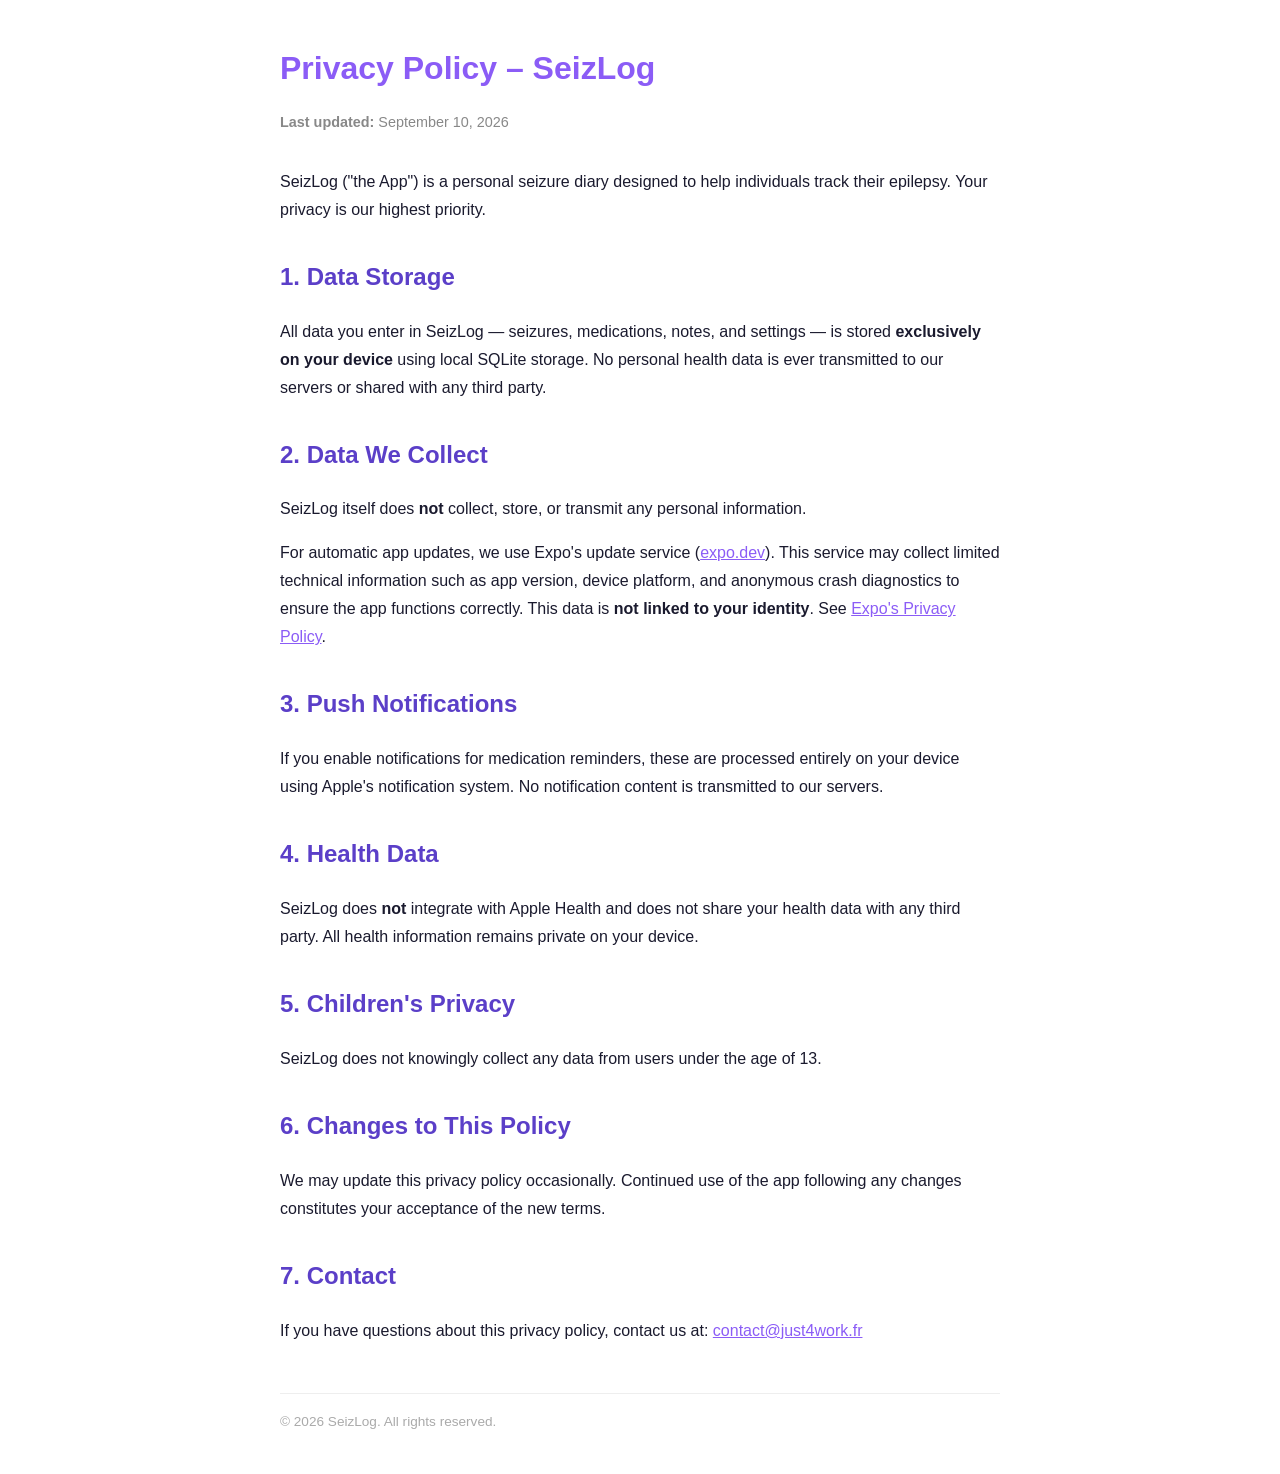
==== index.html @ 69853860 "Add privacy policy page Co-authored-by: Cursor <cursoragent@cursor.com>" ====
<!DOCTYPE html>
<html lang="en">
<head>
  <meta charset="UTF-8" />
  <meta name="viewport" content="width=device-width, initial-scale=1.0" />
  <title>SeizLog – Privacy Policy</title>
  <style>
    body { font-family: -apple-system, BlinkMacSystemFont, "Segoe UI", sans-serif; max-width: 720px; margin: 40px auto; padding: 0 24px; color: #1a1a2e; line-height: 1.75; }
    h1 { color: #8B5CF6; font-size: 2rem; margin-bottom: 4px; }
    h2 { color: #5B3FC8; margin-top: 2rem; }
    p, li { font-size: 1rem; }
    a { color: #8B5CF6; }
    .updated { color: #888; font-size: 0.9rem; margin-bottom: 2rem; }
    footer { margin-top: 3rem; color: #aaa; font-size: 0.85rem; border-top: 1px solid #eee; padding-top: 1rem; }
  </style>
</head>
<body>
  <h1>Privacy Policy – SeizLog</h1>
  <p class="updated"><strong>Last updated:</strong> September 10, 2026</p>

  <p>SeizLog ("the App") is a personal seizure diary designed to help individuals track their epilepsy. Your privacy is our highest priority.</p>

  <h2>1. Data Storage</h2>
  <p>All data you enter in SeizLog — seizures, medications, notes, and settings — is stored <strong>exclusively on your device</strong> using local SQLite storage. No personal health data is ever transmitted to our servers or shared with any third party.</p>

  <h2>2. Data We Collect</h2>
  <p>SeizLog itself does <strong>not</strong> collect, store, or transmit any personal information.</p>
  <p>For automatic app updates, we use Expo's update service (<a href="https://expo.dev">expo.dev</a>). This service may collect limited technical information such as app version, device platform, and anonymous crash diagnostics to ensure the app functions correctly. This data is <strong>not linked to your identity</strong>. See <a href="https://expo.dev/privacy">Expo's Privacy Policy</a>.</p>

  <h2>3. Push Notifications</h2>
  <p>If you enable notifications for medication reminders, these are processed entirely on your device using Apple's notification system. No notification content is transmitted to our servers.</p>

  <h2>4. Health Data</h2>
  <p>SeizLog does <strong>not</strong> integrate with Apple Health and does not share your health data with any third party. All health information remains private on your device.</p>

  <h2>5. Children's Privacy</h2>
  <p>SeizLog does not knowingly collect any data from users under the age of 13.</p>

  <h2>6. Changes to This Policy</h2>
  <p>We may update this privacy policy occasionally. Continued use of the app following any changes constitutes your acceptance of the new terms.</p>

  <h2>7. Contact</h2>
  <p>If you have questions about this privacy policy, contact us at: <a href="mailto:contact@just4work.fr">contact@just4work.fr</a></p>

  <footer>&copy; 2026 SeizLog. All rights reserved.</footer>
</body>
</html>
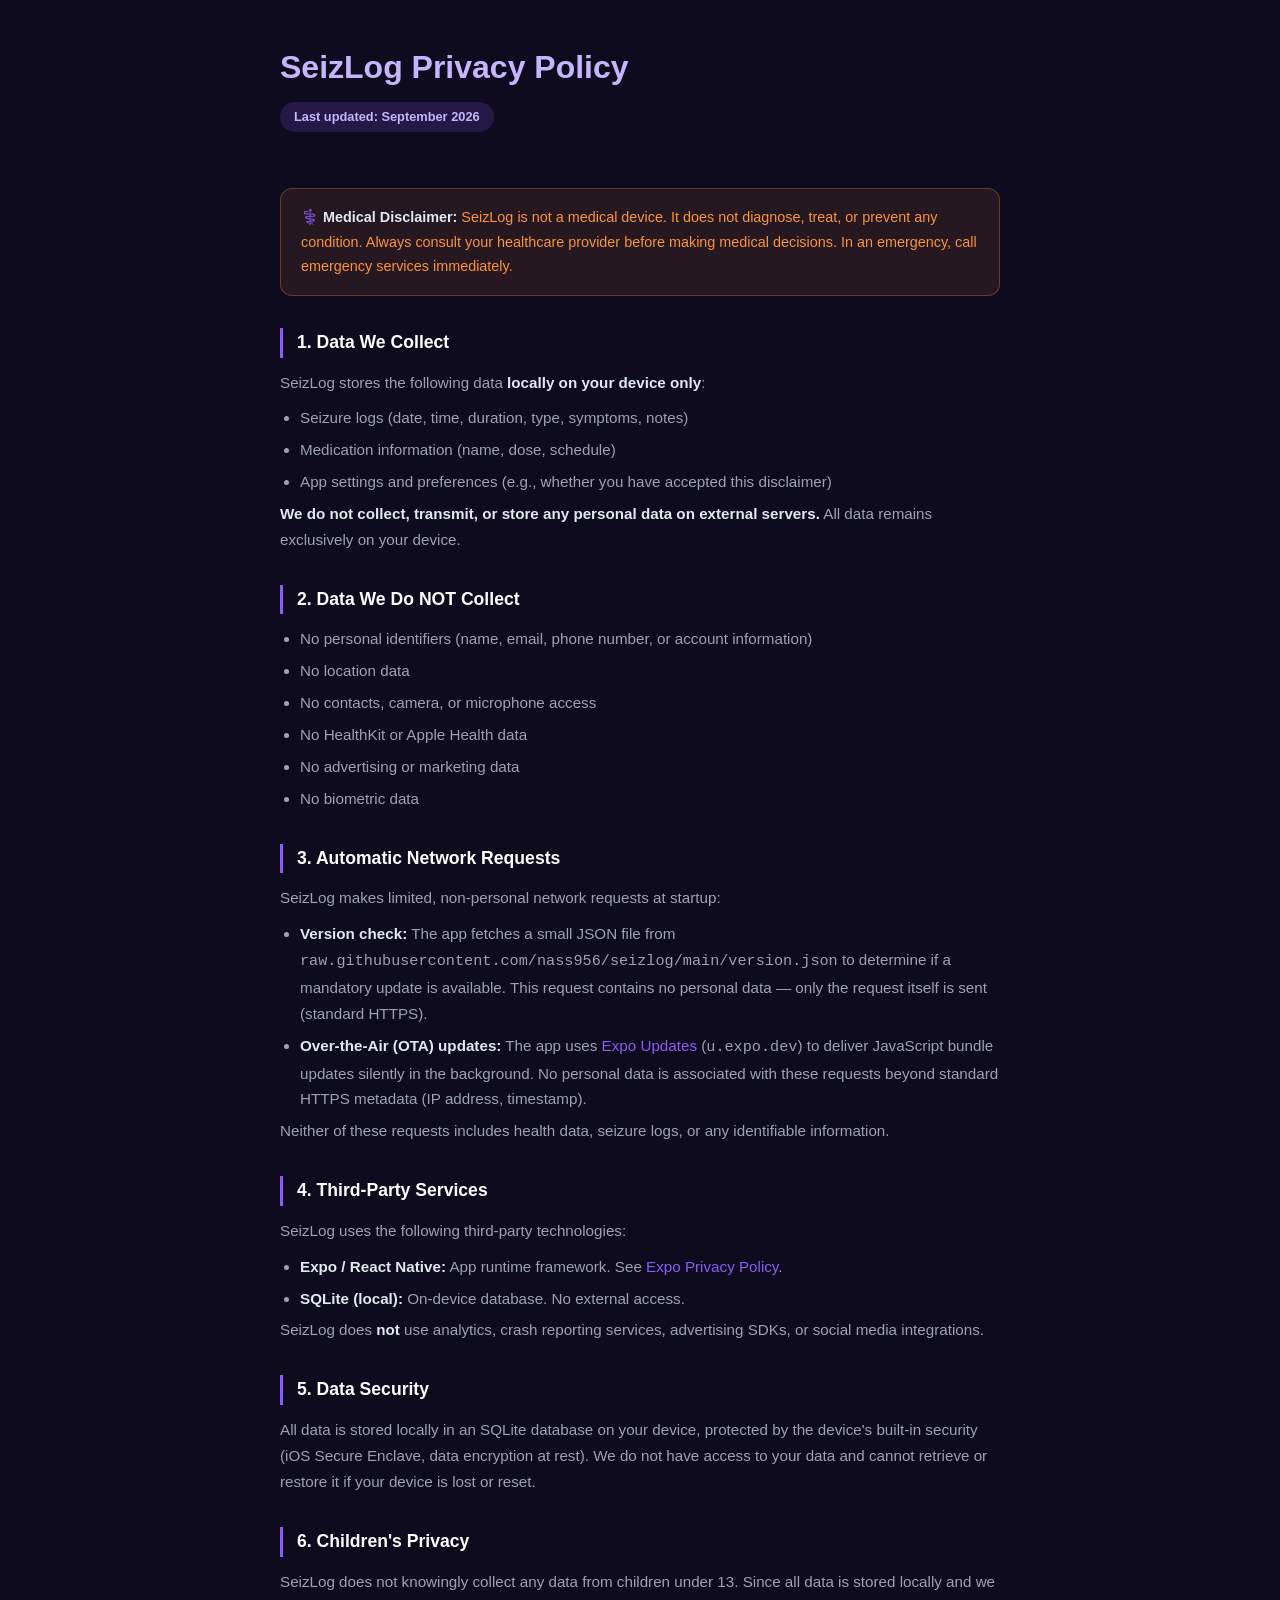
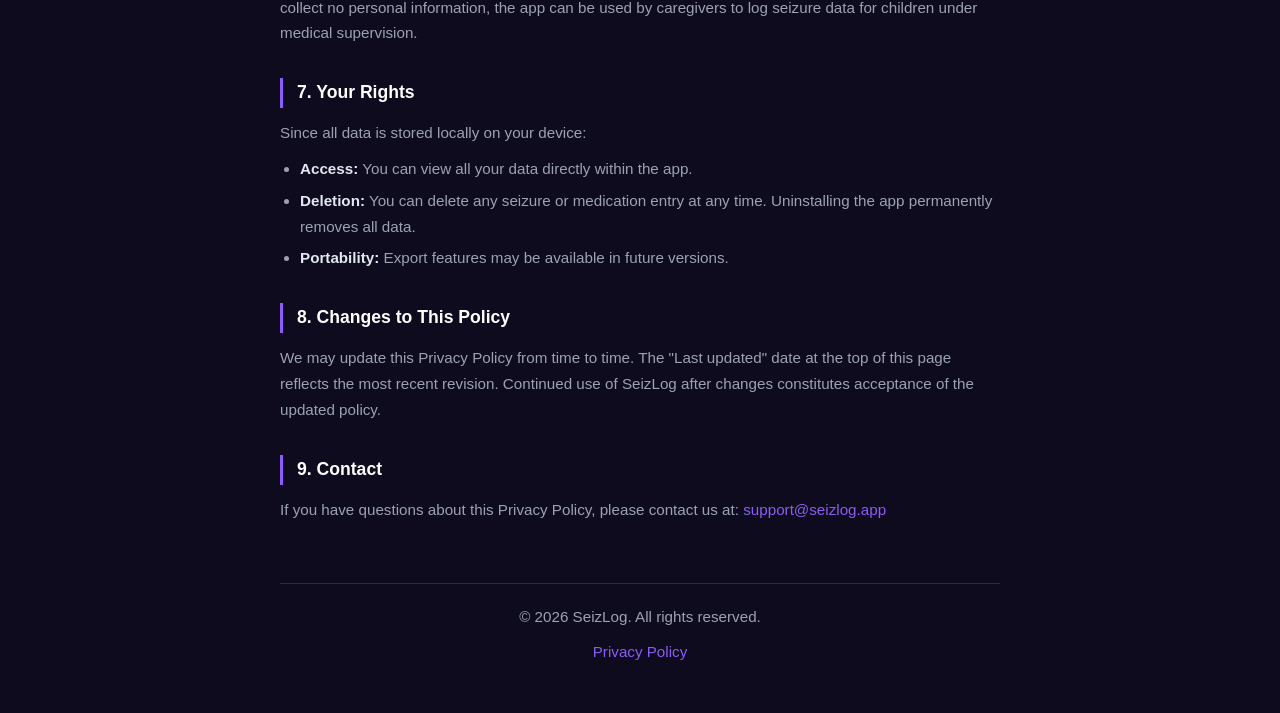
==== commit 9fe775ff: "Update privacy policy: add version check disclosure, medical disclaimer, remove unimplemented notifi" ====
--- a/index.html
+++ b/index.html
@@ -3,45 +3,119 @@
 <head>
   <meta charset="UTF-8" />
   <meta name="viewport" content="width=device-width, initial-scale=1.0" />
-  <title>SeizLog – Privacy Policy</title>
+  <title>SeizLog — Privacy Policy</title>
   <style>
-    body { font-family: -apple-system, BlinkMacSystemFont, "Segoe UI", sans-serif; max-width: 720px; margin: 40px auto; padding: 0 24px; color: #1a1a2e; line-height: 1.75; }
-    h1 { color: #8B5CF6; font-size: 2rem; margin-bottom: 4px; }
-    h2 { color: #5B3FC8; margin-top: 2rem; }
-    p, li { font-size: 1rem; }
-    a { color: #8B5CF6; }
-    .updated { color: #888; font-size: 0.9rem; margin-bottom: 2rem; }
-    footer { margin-top: 3rem; color: #aaa; font-size: 0.85rem; border-top: 1px solid #eee; padding-top: 1rem; }
+    *, *::before, *::after { box-sizing: border-box; margin: 0; padding: 0; }
+    body {
+      font-family: -apple-system, BlinkMacSystemFont, 'Segoe UI', sans-serif;
+      background: #0E0B1E;
+      color: #e2e8f0;
+      line-height: 1.7;
+      padding: 40px 20px;
+    }
+    .wrap { max-width: 720px; margin: 0 auto; }
+    h1 { font-size: 2rem; font-weight: 800; color: #C4B5FD; margin-bottom: 8px; }
+    .badge { display: inline-block; background: rgba(139,92,246,0.18); color: #C4B5FD; border-radius: 20px; padding: 4px 14px; font-size: 0.8rem; font-weight: 600; margin-bottom: 32px; }
+    h2 { font-size: 1.1rem; font-weight: 700; color: #ffffff; margin: 32px 0 12px; border-left: 3px solid #8B5CF6; padding-left: 14px; }
+    p, li { color: #9ca3af; font-size: 0.95rem; margin-bottom: 10px; }
+    ul { padding-left: 20px; }
+    li { margin-bottom: 6px; }
+    strong { color: #e2e8f0; }
+    .disclaimer {
+      background: rgba(251,146,60,0.1);
+      border: 1px solid rgba(251,146,60,0.3);
+      border-radius: 12px;
+      padding: 16px 20px;
+      margin: 24px 0;
+    }
+    .disclaimer p { color: #fb923c; margin: 0; font-size: 0.9rem; }
+    footer { margin-top: 60px; padding-top: 20px; border-top: 1px solid #2E2855; color: #4b5563; font-size: 0.8rem; text-align: center; }
+    a { color: #8B5CF6; text-decoration: none; }
   </style>
 </head>
 <body>
-  <h1>Privacy Policy – SeizLog</h1>
-  <p class="updated"><strong>Last updated:</strong> September 10, 2026</p>
+  <div class="wrap">
+    <h1>SeizLog Privacy Policy</h1>
+    <span class="badge">Last updated: September 2026</span>
 
-  <p>SeizLog ("the App") is a personal seizure diary designed to help individuals track their epilepsy. Your privacy is our highest priority.</p>
+    <div class="disclaimer">
+      <p>⚕️ <strong>Medical Disclaimer:</strong> SeizLog is not a medical device. It does not diagnose, treat, or prevent any condition. Always consult your healthcare provider before making medical decisions. In an emergency, call emergency services immediately.</p>
+    </div>
 
-  <h2>1. Data Storage</h2>
-  <p>All data you enter in SeizLog — seizures, medications, notes, and settings — is stored <strong>exclusively on your device</strong> using local SQLite storage. No personal health data is ever transmitted to our servers or shared with any third party.</p>
+    <h2>1. Data We Collect</h2>
+    <p>SeizLog stores the following data <strong>locally on your device only</strong>:</p>
+    <ul>
+      <li>Seizure logs (date, time, duration, type, symptoms, notes)</li>
+      <li>Medication information (name, dose, schedule)</li>
+      <li>App settings and preferences (e.g., whether you have accepted this disclaimer)</li>
+    </ul>
+    <p><strong>We do not collect, transmit, or store any personal data on external servers.</strong> All data remains exclusively on your device.</p>
 
-  <h2>2. Data We Collect</h2>
-  <p>SeizLog itself does <strong>not</strong> collect, store, or transmit any personal information.</p>
-  <p>For automatic app updates, we use Expo's update service (<a href="https://expo.dev">expo.dev</a>). This service may collect limited technical information such as app version, device platform, and anonymous crash diagnostics to ensure the app functions correctly. This data is <strong>not linked to your identity</strong>. See <a href="https://expo.dev/privacy">Expo's Privacy Policy</a>.</p>
+    <h2>2. Data We Do NOT Collect</h2>
+    <ul>
+      <li>No personal identifiers (name, email, phone number, or account information)</li>
+      <li>No location data</li>
+      <li>No contacts, camera, or microphone access</li>
+      <li>No HealthKit or Apple Health data</li>
+      <li>No advertising or marketing data</li>
+      <li>No biometric data</li>
+    </ul>
 
-  <h2>3. Push Notifications</h2>
-  <p>If you enable notifications for medication reminders, these are processed entirely on your device using Apple's notification system. No notification content is transmitted to our servers.</p>
+    <h2>3. Automatic Network Requests</h2>
+    <p>SeizLog makes limited, non-personal network requests at startup:</p>
+    <ul>
+      <li>
+        <strong>Version check:</strong> The app fetches a small JSON file from
+        <code>raw.githubusercontent.com/nass956/seizlog/main/version.json</code>
+        to determine if a mandatory update is available. This request contains
+        no personal data — only the request itself is sent (standard HTTPS).
+      </li>
+      <li>
+        <strong>Over-the-Air (OTA) updates:</strong> The app uses
+        <a href="https://expo.dev" target="_blank" rel="noopener">Expo Updates</a>
+        (<code>u.expo.dev</code>) to deliver JavaScript bundle updates silently
+        in the background. No personal data is associated with these requests
+        beyond standard HTTPS metadata (IP address, timestamp).
+      </li>
+    </ul>
+    <p>Neither of these requests includes health data, seizure logs, or any identifiable information.</p>
 
-  <h2>4. Health Data</h2>
-  <p>SeizLog does <strong>not</strong> integrate with Apple Health and does not share your health data with any third party. All health information remains private on your device.</p>
+    <h2>4. Third-Party Services</h2>
+    <p>SeizLog uses the following third-party technologies:</p>
+    <ul>
+      <li><strong>Expo / React Native:</strong> App runtime framework. See <a href="https://expo.dev/privacy" target="_blank" rel="noopener">Expo Privacy Policy</a>.</li>
+      <li><strong>SQLite (local):</strong> On-device database. No external access.</li>
+    </ul>
+    <p>SeizLog does <strong>not</strong> use analytics, crash reporting services, advertising SDKs, or social media integrations.</p>
 
-  <h2>5. Children's Privacy</h2>
-  <p>SeizLog does not knowingly collect any data from users under the age of 13.</p>
+    <h2>5. Data Security</h2>
+    <p>All data is stored locally in an SQLite database on your device, protected by the device's built-in security (iOS Secure Enclave, data encryption at rest). We do not have access to your data and cannot retrieve or restore it if your device is lost or reset.</p>
 
-  <h2>6. Changes to This Policy</h2>
-  <p>We may update this privacy policy occasionally. Continued use of the app following any changes constitutes your acceptance of the new terms.</p>
+    <h2>6. Children's Privacy</h2>
+    <p>SeizLog does not knowingly collect any data from children under 13. Since all data is stored locally and we collect no personal information, the app can be used by caregivers to log seizure data for children under medical supervision.</p>
 
-  <h2>7. Contact</h2>
-  <p>If you have questions about this privacy policy, contact us at: <a href="mailto:contact@just4work.fr">contact@just4work.fr</a></p>
+    <h2>7. Your Rights</h2>
+    <p>Since all data is stored locally on your device:</p>
+    <ul>
+      <li><strong>Access:</strong> You can view all your data directly within the app.</li>
+      <li><strong>Deletion:</strong> You can delete any seizure or medication entry at any time. Uninstalling the app permanently removes all data.</li>
+      <li><strong>Portability:</strong> Export features may be available in future versions.</li>
+    </ul>
 
-  <footer>&copy; 2026 SeizLog. All rights reserved.</footer>
+    <h2>8. Changes to This Policy</h2>
+    <p>We may update this Privacy Policy from time to time. The "Last updated" date at the top of this page reflects the most recent revision. Continued use of SeizLog after changes constitutes acceptance of the updated policy.</p>
+
+    <h2>9. Contact</h2>
+    <p>If you have questions about this Privacy Policy, please contact us at:
+      <a href="mailto:support@seizlog.app">support@seizlog.app</a>
+    </p>
+
+    <footer>
+      <p>© 2026 SeizLog. All rights reserved.</p>
+      <p style="margin-top:8px">
+        <a href="https://nass956.github.io/seizlog-privacy/">Privacy Policy</a>
+      </p>
+    </footer>
+  </div>
 </body>
 </html>
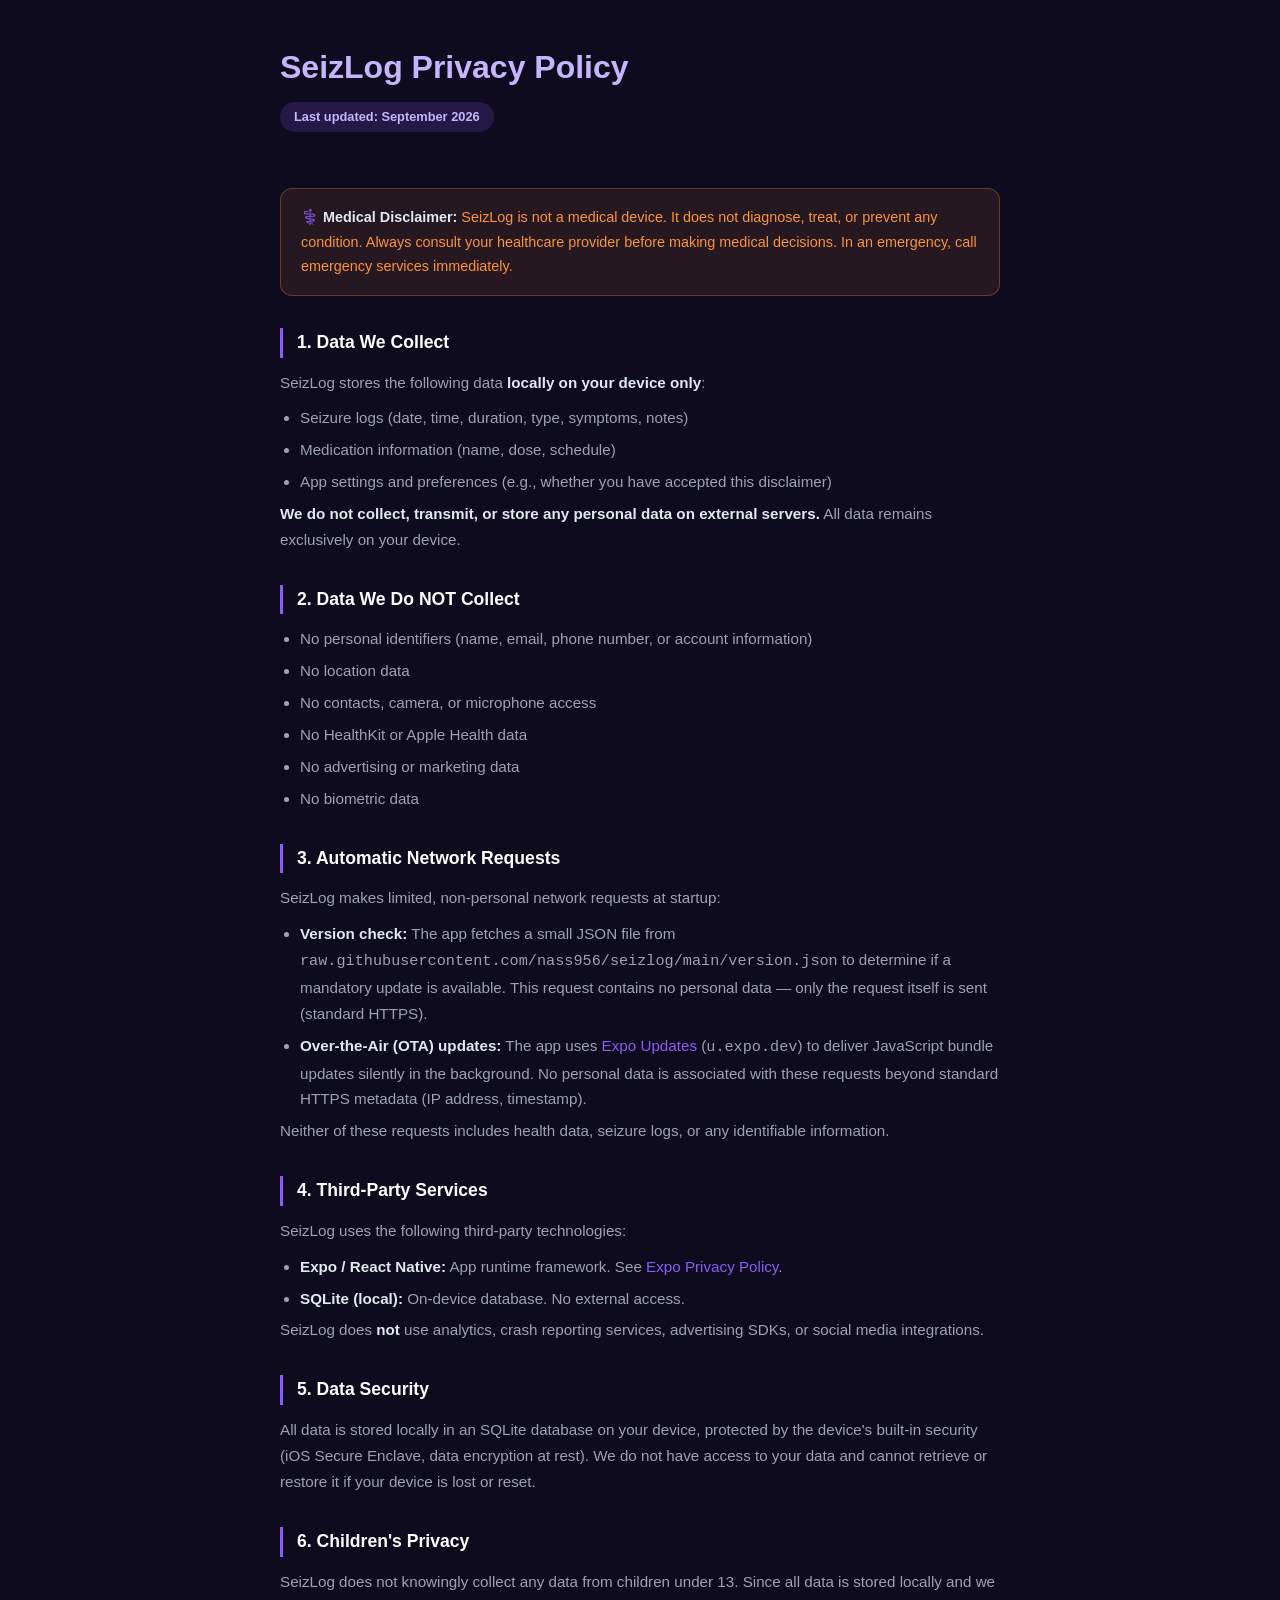
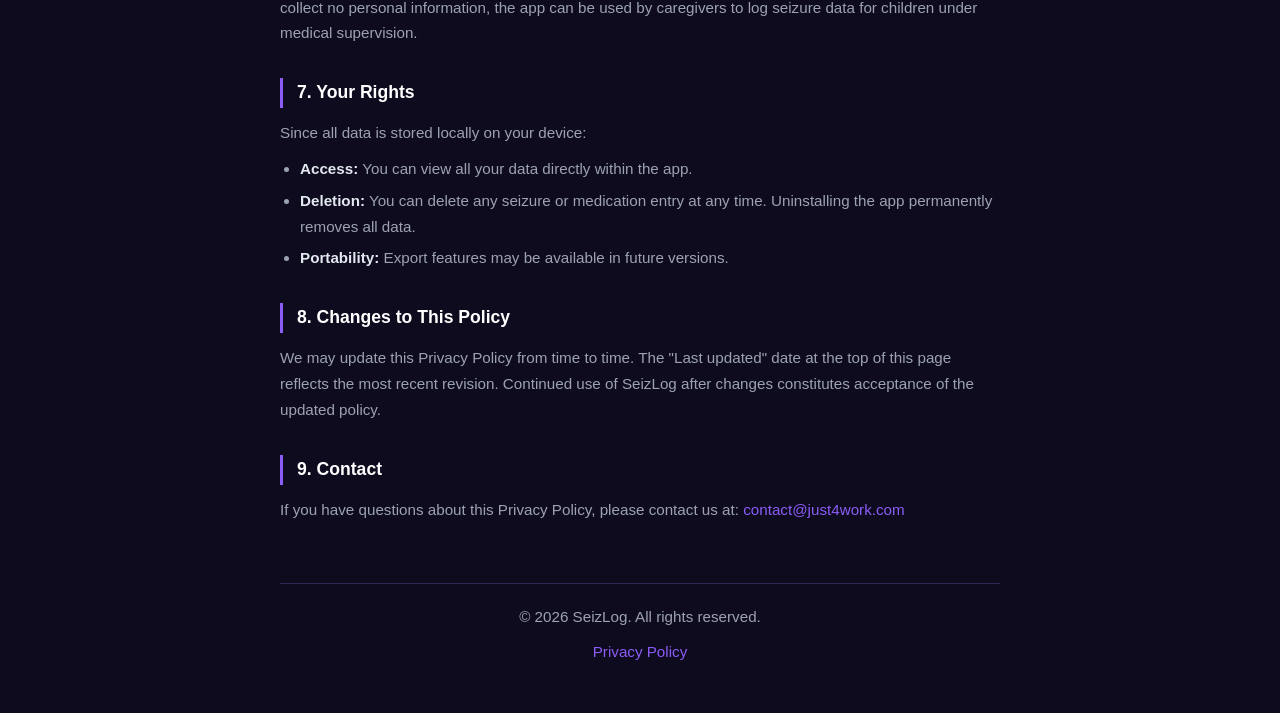
==== commit 489bab01: "Fix contact email: contact@just4work.com Co-authored-by: Cursor <cursoragent@cursor.com>" ====
--- a/index.html
+++ b/index.html
@@ -107,7 +107,7 @@
 
     <h2>9. Contact</h2>
     <p>If you have questions about this Privacy Policy, please contact us at:
-      <a href="mailto:support@seizlog.app">support@seizlog.app</a>
+      <a href="mailto:contact@just4work.com">contact@just4work.com</a>
     </p>
 
     <footer>
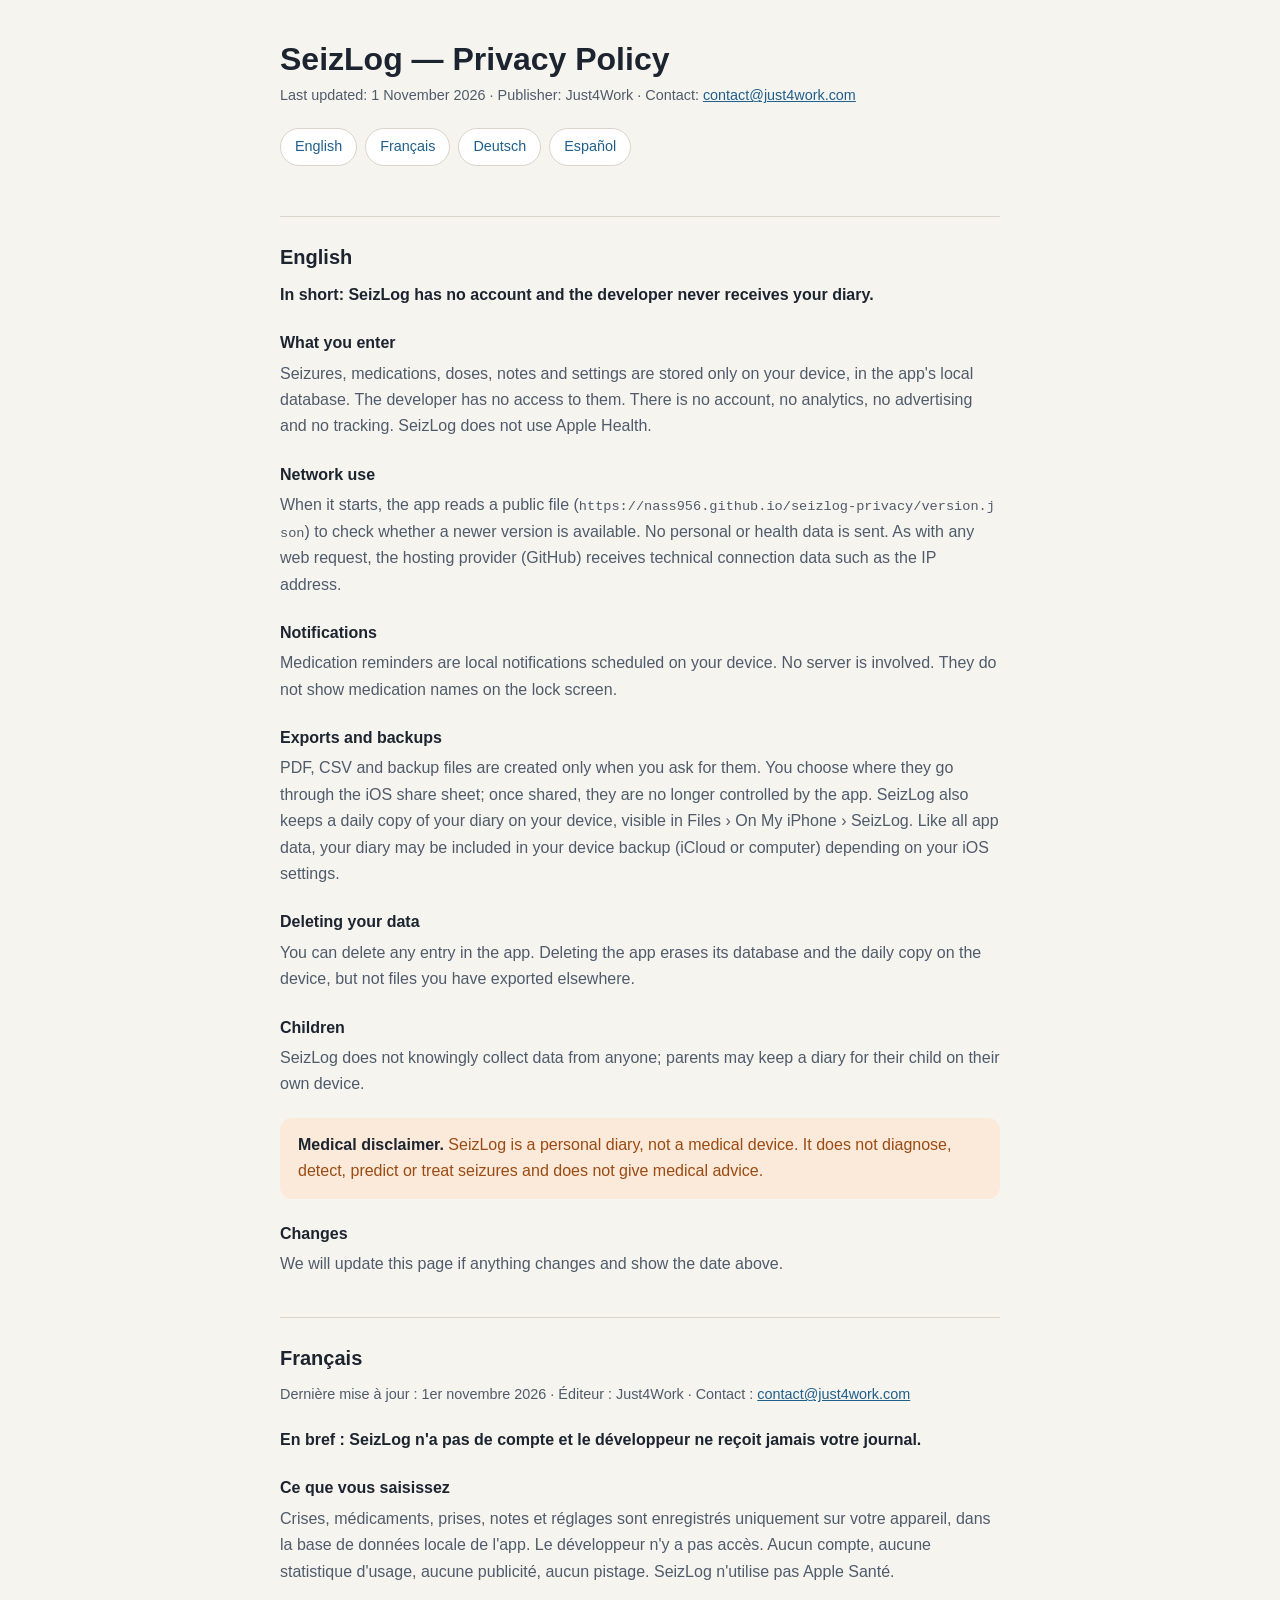
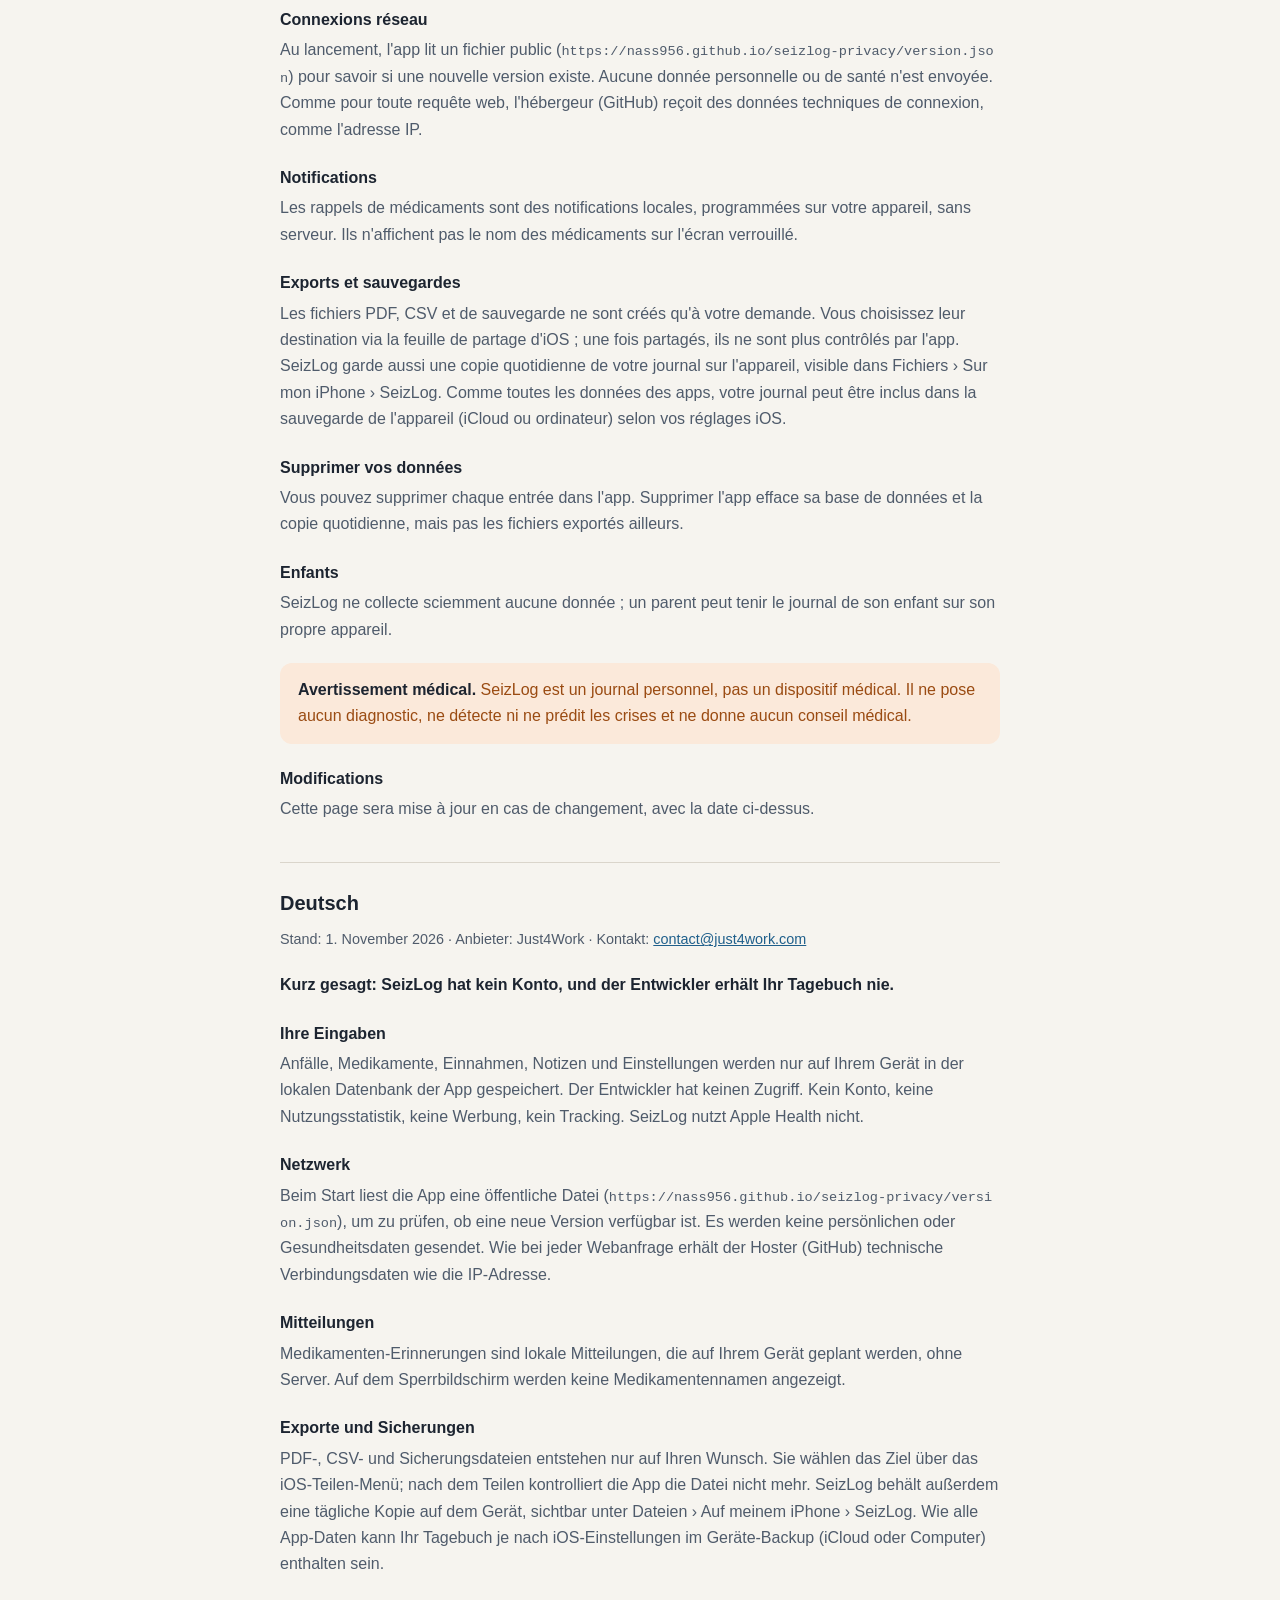
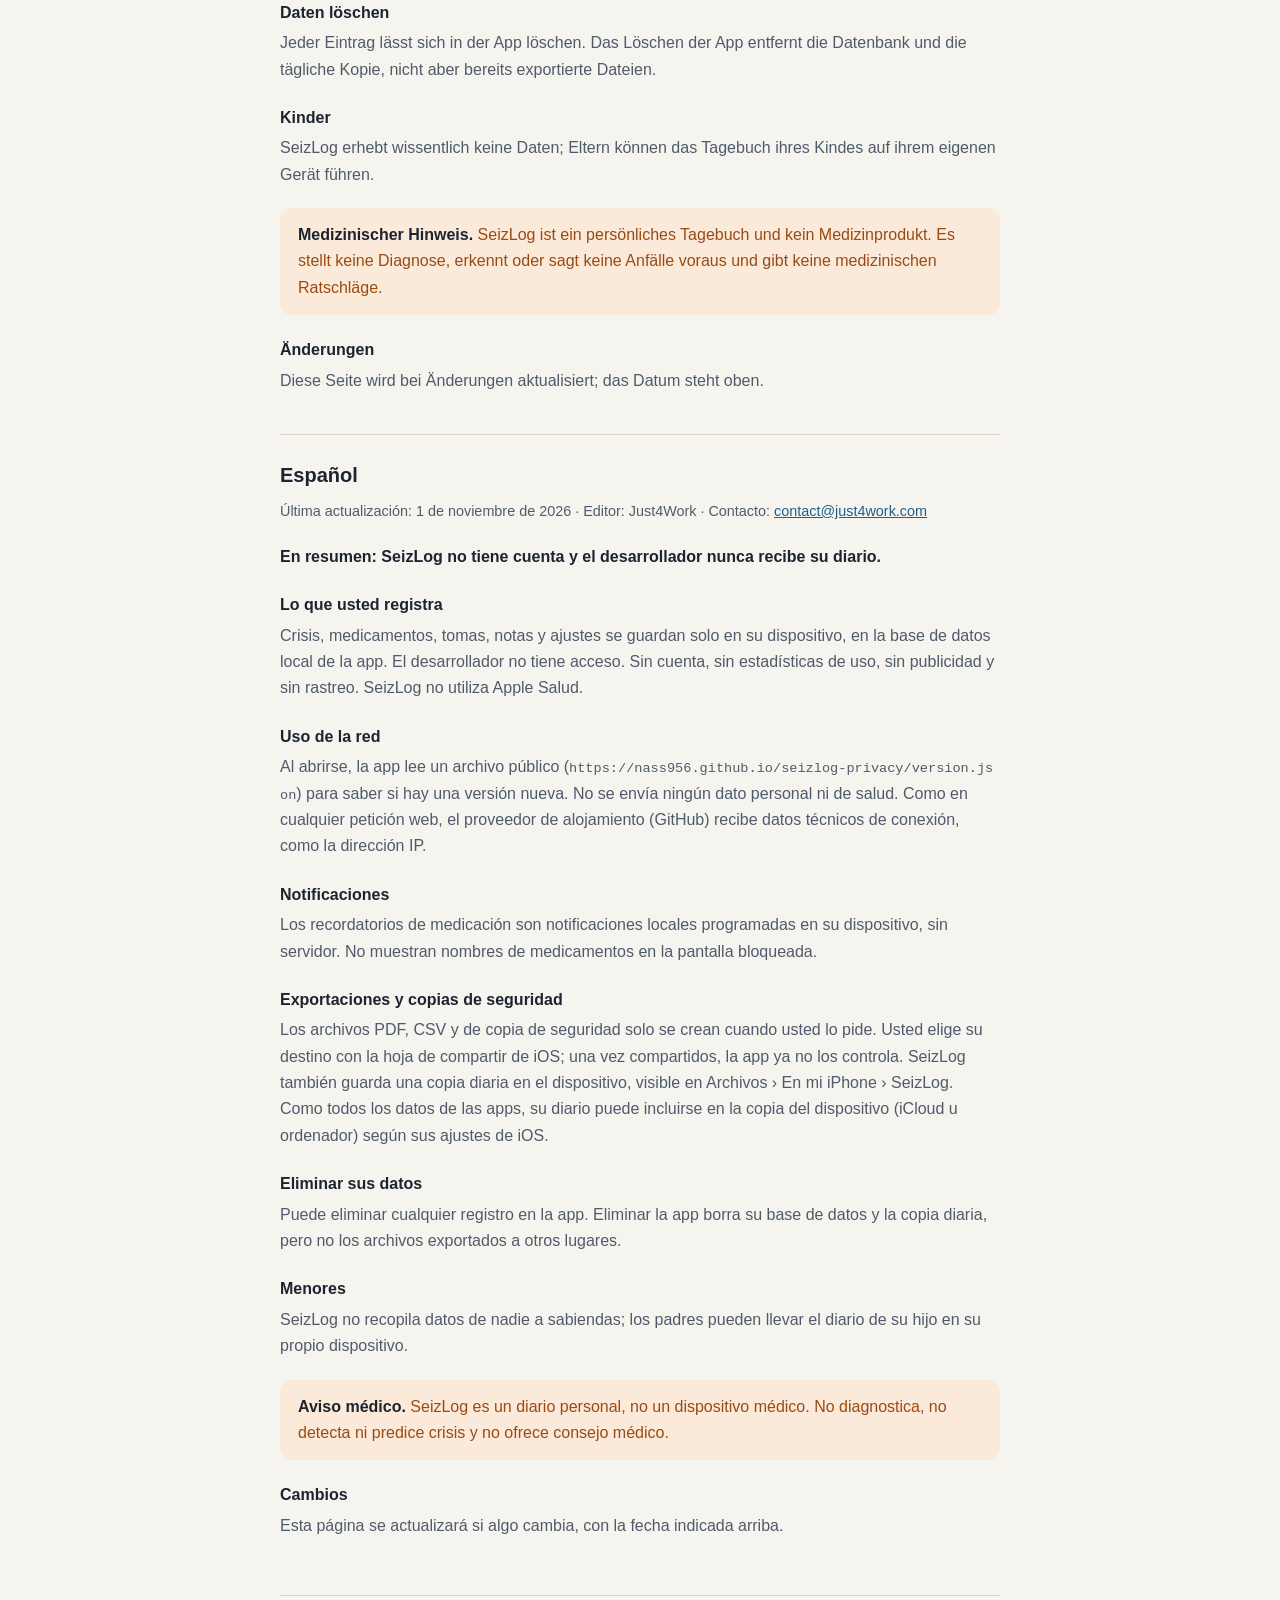
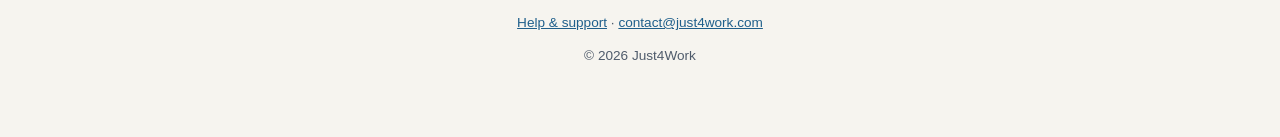
==== commit 531870b7: "SeizLog 1.1: privacy policy in 4 languages, updated help page, version.json Co-Authored-By: Claude O" ====
--- a/index.html
+++ b/index.html
@@ -3,118 +3,111 @@
 <head>
   <meta charset="UTF-8" />
   <meta name="viewport" content="width=device-width, initial-scale=1.0" />
+  <meta name="color-scheme" content="light dark" />
   <title>SeizLog — Privacy Policy</title>
-  <style>
-    *, *::before, *::after { box-sizing: border-box; margin: 0; padding: 0; }
-    body {
-      font-family: -apple-system, BlinkMacSystemFont, 'Segoe UI', sans-serif;
-      background: #0E0B1E;
-      color: #e2e8f0;
-      line-height: 1.7;
-      padding: 40px 20px;
-    }
-    .wrap { max-width: 720px; margin: 0 auto; }
-    h1 { font-size: 2rem; font-weight: 800; color: #C4B5FD; margin-bottom: 8px; }
-    .badge { display: inline-block; background: rgba(139,92,246,0.18); color: #C4B5FD; border-radius: 20px; padding: 4px 14px; font-size: 0.8rem; font-weight: 600; margin-bottom: 32px; }
-    h2 { font-size: 1.1rem; font-weight: 700; color: #ffffff; margin: 32px 0 12px; border-left: 3px solid #8B5CF6; padding-left: 14px; }
-    p, li { color: #9ca3af; font-size: 0.95rem; margin-bottom: 10px; }
-    ul { padding-left: 20px; }
-    li { margin-bottom: 6px; }
-    strong { color: #e2e8f0; }
-    .disclaimer {
-      background: rgba(251,146,60,0.1);
-      border: 1px solid rgba(251,146,60,0.3);
-      border-radius: 12px;
-      padding: 16px 20px;
-      margin: 24px 0;
-    }
-    .disclaimer p { color: #fb923c; margin: 0; font-size: 0.9rem; }
-    footer { margin-top: 60px; padding-top: 20px; border-top: 1px solid #2E2855; color: #4b5563; font-size: 0.8rem; text-align: center; }
-    a { color: #8B5CF6; text-decoration: none; }
-  </style>
+  <link rel="stylesheet" href="style.css" />
 </head>
 <body>
   <div class="wrap">
-    <h1>SeizLog Privacy Policy</h1>
-    <span class="badge">Last updated: September 2026</span>
-
-    <div class="disclaimer">
-      <p>⚕️ <strong>Medical Disclaimer:</strong> SeizLog is not a medical device. It does not diagnose, treat, or prevent any condition. Always consult your healthcare provider before making medical decisions. In an emergency, call emergency services immediately.</p>
-    </div>
-
-    <h2>1. Data We Collect</h2>
-    <p>SeizLog stores the following data <strong>locally on your device only</strong>:</p>
-    <ul>
-      <li>Seizure logs (date, time, duration, type, symptoms, notes)</li>
-      <li>Medication information (name, dose, schedule)</li>
-      <li>App settings and preferences (e.g., whether you have accepted this disclaimer)</li>
-    </ul>
-    <p><strong>We do not collect, transmit, or store any personal data on external servers.</strong> All data remains exclusively on your device.</p>
-
-    <h2>2. Data We Do NOT Collect</h2>
-    <ul>
-      <li>No personal identifiers (name, email, phone number, or account information)</li>
-      <li>No location data</li>
-      <li>No contacts, camera, or microphone access</li>
-      <li>No HealthKit or Apple Health data</li>
-      <li>No advertising or marketing data</li>
-      <li>No biometric data</li>
+    <h1>SeizLog — Privacy Policy</h1>
+    <p class="meta">Last updated: 1 November 2026 · Publisher: Just4Work · Contact: <a href="mailto:contact@just4work.com">contact@just4work.com</a></p>
+    <ul class="langs">
+      <li><a href="#en" lang="en">English</a></li>
+      <li><a href="#fr" lang="fr">Français</a></li>
+      <li><a href="#de" lang="de">Deutsch</a></li>
+      <li><a href="#es" lang="es">Español</a></li>
     </ul>
 
-    <h2>3. Automatic Network Requests</h2>
-    <p>SeizLog makes limited, non-personal network requests at startup:</p>
-    <ul>
-      <li>
-        <strong>Version check:</strong> The app fetches a small JSON file from
-        <code>raw.githubusercontent.com/nass956/seizlog/main/version.json</code>
-        to determine if a mandatory update is available. This request contains
-        no personal data — only the request itself is sent (standard HTTPS).
-      </li>
-      <li>
-        <strong>Over-the-Air (OTA) updates:</strong> The app uses
-        <a href="https://expo.dev" target="_blank" rel="noopener">Expo Updates</a>
-        (<code>u.expo.dev</code>) to deliver JavaScript bundle updates silently
-        in the background. No personal data is associated with these requests
-        beyond standard HTTPS metadata (IP address, timestamp).
-      </li>
-    </ul>
-    <p>Neither of these requests includes health data, seizure logs, or any identifiable information.</p>
+    <!-- English -->
+    <section id="en" lang="en">
+      <h2>English</h2>
+      <p><strong>In short: SeizLog has no account and the developer never receives your diary.</strong></p>
+      <h3>What you enter</h3>
+      <p>Seizures, medications, doses, notes and settings are stored only on your device, in the app's local database. The developer has no access to them. There is no account, no analytics, no advertising and no tracking. SeizLog does not use Apple Health.</p>
+      <h3>Network use</h3>
+      <p>When it starts, the app reads a public file (<code>https://nass956.github.io/seizlog-privacy/version.json</code>) to check whether a newer version is available. No personal or health data is sent. As with any web request, the hosting provider (GitHub) receives technical connection data such as the IP address.</p>
+      <h3>Notifications</h3>
+      <p>Medication reminders are local notifications scheduled on your device. No server is involved. They do not show medication names on the lock screen.</p>
+      <h3>Exports and backups</h3>
+      <p>PDF, CSV and backup files are created only when you ask for them. You choose where they go through the iOS share sheet; once shared, they are no longer controlled by the app. SeizLog also keeps a daily copy of your diary on your device, visible in Files › On My iPhone › SeizLog. Like all app data, your diary may be included in your device backup (iCloud or computer) depending on your iOS settings.</p>
+      <h3>Deleting your data</h3>
+      <p>You can delete any entry in the app. Deleting the app erases its database and the daily copy on the device, but not files you have exported elsewhere.</p>
+      <h3>Children</h3>
+      <p>SeizLog does not knowingly collect data from anyone; parents may keep a diary for their child on their own device.</p>
+      <div class="note"><p><strong>Medical disclaimer.</strong> SeizLog is a personal diary, not a medical device. It does not diagnose, detect, predict or treat seizures and does not give medical advice.</p></div>
+      <h3>Changes</h3>
+      <p>We will update this page if anything changes and show the date above.</p>
+    </section>
 
-    <h2>4. Third-Party Services</h2>
-    <p>SeizLog uses the following third-party technologies:</p>
-    <ul>
-      <li><strong>Expo / React Native:</strong> App runtime framework. See <a href="https://expo.dev/privacy" target="_blank" rel="noopener">Expo Privacy Policy</a>.</li>
-      <li><strong>SQLite (local):</strong> On-device database. No external access.</li>
-    </ul>
-    <p>SeizLog does <strong>not</strong> use analytics, crash reporting services, advertising SDKs, or social media integrations.</p>
+    <!-- Français -->
+    <section id="fr" lang="fr">
+      <h2>Français</h2>
+      <p class="meta">Dernière mise à jour : 1er novembre 2026 · Éditeur : Just4Work · Contact : <a href="mailto:contact@just4work.com">contact@just4work.com</a></p>
+      <p><strong>En bref : SeizLog n'a pas de compte et le développeur ne reçoit jamais votre journal.</strong></p>
+      <h3>Ce que vous saisissez</h3>
+      <p>Crises, médicaments, prises, notes et réglages sont enregistrés uniquement sur votre appareil, dans la base de données locale de l'app. Le développeur n'y a pas accès. Aucun compte, aucune statistique d'usage, aucune publicité, aucun pistage. SeizLog n'utilise pas Apple Santé.</p>
+      <h3>Connexions réseau</h3>
+      <p>Au lancement, l'app lit un fichier public (<code>https://nass956.github.io/seizlog-privacy/version.json</code>) pour savoir si une nouvelle version existe. Aucune donnée personnelle ou de santé n'est envoyée. Comme pour toute requête web, l'hébergeur (GitHub) reçoit des données techniques de connexion, comme l'adresse IP.</p>
+      <h3>Notifications</h3>
+      <p>Les rappels de médicaments sont des notifications locales, programmées sur votre appareil, sans serveur. Ils n'affichent pas le nom des médicaments sur l'écran verrouillé.</p>
+      <h3>Exports et sauvegardes</h3>
+      <p>Les fichiers PDF, CSV et de sauvegarde ne sont créés qu'à votre demande. Vous choisissez leur destination via la feuille de partage d'iOS ; une fois partagés, ils ne sont plus contrôlés par l'app. SeizLog garde aussi une copie quotidienne de votre journal sur l'appareil, visible dans Fichiers › Sur mon iPhone › SeizLog. Comme toutes les données des apps, votre journal peut être inclus dans la sauvegarde de l'appareil (iCloud ou ordinateur) selon vos réglages iOS.</p>
+      <h3>Supprimer vos données</h3>
+      <p>Vous pouvez supprimer chaque entrée dans l'app. Supprimer l'app efface sa base de données et la copie quotidienne, mais pas les fichiers exportés ailleurs.</p>
+      <h3>Enfants</h3>
+      <p>SeizLog ne collecte sciemment aucune donnée ; un parent peut tenir le journal de son enfant sur son propre appareil.</p>
+      <div class="note"><p><strong>Avertissement médical.</strong> SeizLog est un journal personnel, pas un dispositif médical. Il ne pose aucun diagnostic, ne détecte ni ne prédit les crises et ne donne aucun conseil médical.</p></div>
+      <h3>Modifications</h3>
+      <p>Cette page sera mise à jour en cas de changement, avec la date ci-dessus.</p>
+    </section>
 
-    <h2>5. Data Security</h2>
-    <p>All data is stored locally in an SQLite database on your device, protected by the device's built-in security (iOS Secure Enclave, data encryption at rest). We do not have access to your data and cannot retrieve or restore it if your device is lost or reset.</p>
+    <!-- Deutsch -->
+    <section id="de" lang="de">
+      <h2>Deutsch</h2>
+      <p class="meta">Stand: 1. November 2026 · Anbieter: Just4Work · Kontakt: <a href="mailto:contact@just4work.com">contact@just4work.com</a></p>
+      <p><strong>Kurz gesagt: SeizLog hat kein Konto, und der Entwickler erhält Ihr Tagebuch nie.</strong></p>
+      <h3>Ihre Eingaben</h3>
+      <p>Anfälle, Medikamente, Einnahmen, Notizen und Einstellungen werden nur auf Ihrem Gerät in der lokalen Datenbank der App gespeichert. Der Entwickler hat keinen Zugriff. Kein Konto, keine Nutzungsstatistik, keine Werbung, kein Tracking. SeizLog nutzt Apple Health nicht.</p>
+      <h3>Netzwerk</h3>
+      <p>Beim Start liest die App eine öffentliche Datei (<code>https://nass956.github.io/seizlog-privacy/version.json</code>), um zu prüfen, ob eine neue Version verfügbar ist. Es werden keine persönlichen oder Gesundheitsdaten gesendet. Wie bei jeder Webanfrage erhält der Hoster (GitHub) technische Verbindungsdaten wie die IP-Adresse.</p>
+      <h3>Mitteilungen</h3>
+      <p>Medikamenten-Erinnerungen sind lokale Mitteilungen, die auf Ihrem Gerät geplant werden, ohne Server. Auf dem Sperrbildschirm werden keine Medikamentennamen angezeigt.</p>
+      <h3>Exporte und Sicherungen</h3>
+      <p>PDF-, CSV- und Sicherungsdateien entstehen nur auf Ihren Wunsch. Sie wählen das Ziel über das iOS-Teilen-Menü; nach dem Teilen kontrolliert die App die Datei nicht mehr. SeizLog behält außerdem eine tägliche Kopie auf dem Gerät, sichtbar unter Dateien › Auf meinem iPhone › SeizLog. Wie alle App-Daten kann Ihr Tagebuch je nach iOS-Einstellungen im Geräte-Backup (iCloud oder Computer) enthalten sein.</p>
+      <h3>Daten löschen</h3>
+      <p>Jeder Eintrag lässt sich in der App löschen. Das Löschen der App entfernt die Datenbank und die tägliche Kopie, nicht aber bereits exportierte Dateien.</p>
+      <h3>Kinder</h3>
+      <p>SeizLog erhebt wissentlich keine Daten; Eltern können das Tagebuch ihres Kindes auf ihrem eigenen Gerät führen.</p>
+      <div class="note"><p><strong>Medizinischer Hinweis.</strong> SeizLog ist ein persönliches Tagebuch und kein Medizinprodukt. Es stellt keine Diagnose, erkennt oder sagt keine Anfälle voraus und gibt keine medizinischen Ratschläge.</p></div>
+      <h3>Änderungen</h3>
+      <p>Diese Seite wird bei Änderungen aktualisiert; das Datum steht oben.</p>
+    </section>
 
-    <h2>6. Children's Privacy</h2>
-    <p>SeizLog does not knowingly collect any data from children under 13. Since all data is stored locally and we collect no personal information, the app can be used by caregivers to log seizure data for children under medical supervision.</p>
-
-    <h2>7. Your Rights</h2>
-    <p>Since all data is stored locally on your device:</p>
-    <ul>
-      <li><strong>Access:</strong> You can view all your data directly within the app.</li>
-      <li><strong>Deletion:</strong> You can delete any seizure or medication entry at any time. Uninstalling the app permanently removes all data.</li>
-      <li><strong>Portability:</strong> Export features may be available in future versions.</li>
-    </ul>
-
-    <h2>8. Changes to This Policy</h2>
-    <p>We may update this Privacy Policy from time to time. The "Last updated" date at the top of this page reflects the most recent revision. Continued use of SeizLog after changes constitutes acceptance of the updated policy.</p>
-
-    <h2>9. Contact</h2>
-    <p>If you have questions about this Privacy Policy, please contact us at:
-      <a href="mailto:contact@just4work.com">contact@just4work.com</a>
-    </p>
+    <!-- Español -->
+    <section id="es" lang="es">
+      <h2>Español</h2>
+      <p class="meta">Última actualización: 1 de noviembre de 2026 · Editor: Just4Work · Contacto: <a href="mailto:contact@just4work.com">contact@just4work.com</a></p>
+      <p><strong>En resumen: SeizLog no tiene cuenta y el desarrollador nunca recibe su diario.</strong></p>
+      <h3>Lo que usted registra</h3>
+      <p>Crisis, medicamentos, tomas, notas y ajustes se guardan solo en su dispositivo, en la base de datos local de la app. El desarrollador no tiene acceso. Sin cuenta, sin estadísticas de uso, sin publicidad y sin rastreo. SeizLog no utiliza Apple Salud.</p>
+      <h3>Uso de la red</h3>
+      <p>Al abrirse, la app lee un archivo público (<code>https://nass956.github.io/seizlog-privacy/version.json</code>) para saber si hay una versión nueva. No se envía ningún dato personal ni de salud. Como en cualquier petición web, el proveedor de alojamiento (GitHub) recibe datos técnicos de conexión, como la dirección IP.</p>
+      <h3>Notificaciones</h3>
+      <p>Los recordatorios de medicación son notificaciones locales programadas en su dispositivo, sin servidor. No muestran nombres de medicamentos en la pantalla bloqueada.</p>
+      <h3>Exportaciones y copias de seguridad</h3>
+      <p>Los archivos PDF, CSV y de copia de seguridad solo se crean cuando usted lo pide. Usted elige su destino con la hoja de compartir de iOS; una vez compartidos, la app ya no los controla. SeizLog también guarda una copia diaria en el dispositivo, visible en Archivos › En mi iPhone › SeizLog. Como todos los datos de las apps, su diario puede incluirse en la copia del dispositivo (iCloud u ordenador) según sus ajustes de iOS.</p>
+      <h3>Eliminar sus datos</h3>
+      <p>Puede eliminar cualquier registro en la app. Eliminar la app borra su base de datos y la copia diaria, pero no los archivos exportados a otros lugares.</p>
+      <h3>Menores</h3>
+      <p>SeizLog no recopila datos de nadie a sabiendas; los padres pueden llevar el diario de su hijo en su propio dispositivo.</p>
+      <div class="note"><p><strong>Aviso médico.</strong> SeizLog es un diario personal, no un dispositivo médico. No diagnostica, no detecta ni predice crisis y no ofrece consejo médico.</p></div>
+      <h3>Cambios</h3>
+      <p>Esta página se actualizará si algo cambia, con la fecha indicada arriba.</p>
+    </section>
 
     <footer>
-      <p>© 2026 SeizLog. All rights reserved.</p>
-      <p style="margin-top:8px">
-        <a href="https://nass956.github.io/seizlog-privacy/">Privacy Policy</a>
-      </p>
+      <p><a href="support/">Help &amp; support</a> · <a href="mailto:contact@just4work.com">contact@just4work.com</a></p>
+      <p>© 2026 Just4Work</p>
     </footer>
   </div>
 </body>
--- a/style.css
+++ b/style.css
@@ -0,0 +1,19 @@
+:root{--bg:#F6F4EF;--surface:#FFFFFF;--text:#1C2430;--text2:#4F5B6B;--border:#DAD5CB;--accent:#1F5F8B;--warn:#9A4B12;--warnSoft:#FBE9DA}
+@media (prefers-color-scheme:dark){:root{--bg:#101316;--surface:#1A1E23;--text:#F2F1EC;--text2:#B6BCC6;--border:#2B313A;--accent:#8CC4EA;--warn:#F2A36B;--warnSoft:#2A2018}}
+*,*::before,*::after{box-sizing:border-box}
+body{margin:0;background:var(--bg);color:var(--text);font:16px/1.65 -apple-system,BlinkMacSystemFont,"Segoe UI",sans-serif;padding:40px 16px 60px}
+.wrap{max-width:720px;margin:0 auto}
+h1{font-size:2rem;line-height:1.2;margin:0 0 6px}
+h2{font-size:1.25rem;margin:40px 0 8px;padding-top:24px;border-top:1px solid var(--border)}
+h3{font-size:1rem;margin:22px 0 4px}
+p,li{color:var(--text2);margin:0 0 10px}
+strong{color:var(--text)}
+a{color:var(--accent)}
+code{font-size:.85em;word-break:break-all}
+.meta{color:var(--text2);font-size:.9rem;margin-bottom:20px}
+.langs{display:flex;flex-wrap:wrap;gap:8px;margin:0 0 8px;padding:0;list-style:none}
+.langs a{display:inline-block;padding:6px 14px;border:1px solid var(--border);border-radius:20px;background:var(--surface);text-decoration:none;font-size:.9rem}
+.note{background:var(--warnSoft);border-radius:12px;padding:14px 18px;margin:20px 0}
+.note p{color:var(--warn);margin:0}
+.card{background:var(--surface);border:1px solid var(--border);border-radius:14px;padding:16px 20px;margin:20px 0}
+footer{margin-top:56px;padding-top:16px;border-top:1px solid var(--border);font-size:.85rem;color:var(--text2);text-align:center}
